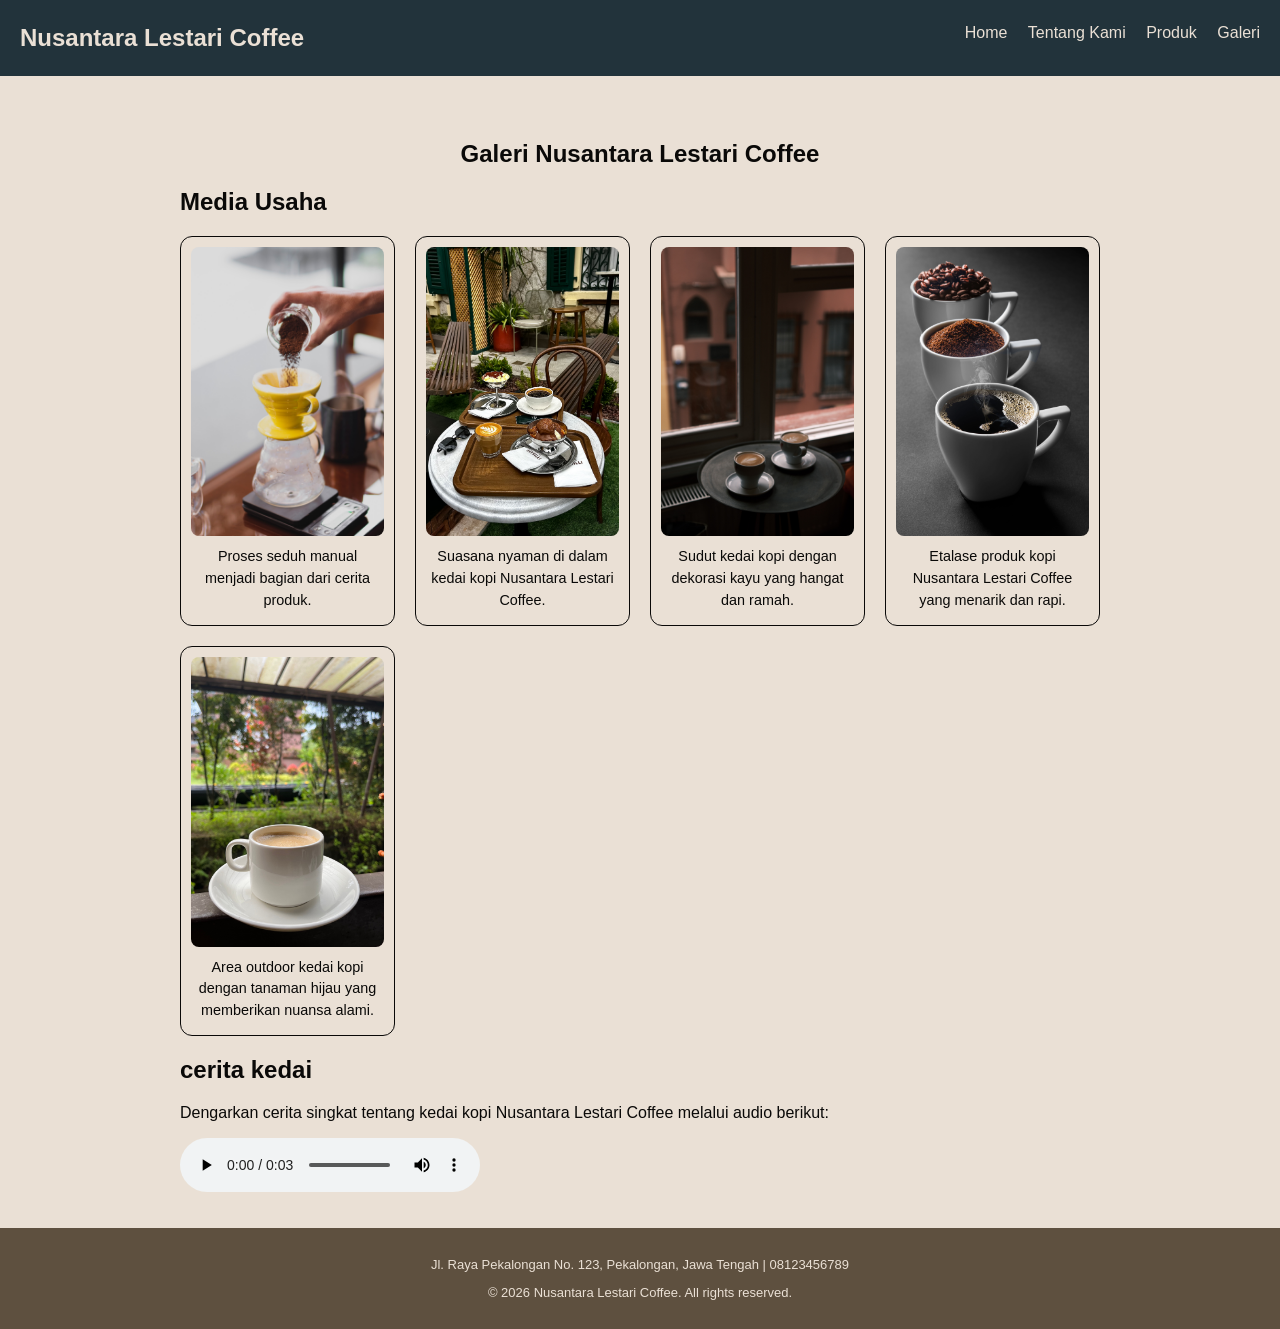
==== galeri.html @ e79dc415 "feat(P03): tambah media semantik, tabel katalog, asset lokal" ====
<!doctype html>
<html lang="id">
  <head>
    <meta charset="utf-8" />
    <meta name="viewport" content="width=device-width, initial-scale=1" />
    <title>Nusantara Lestari Coffee - Website UMKM</title>
    <link rel="stylesheet" href="css/style.css" />
  </head>

  <body>
    <a class="skip-link" href="#konten">Lewati ke konten utama</a>
    <header class="site-header">
      <a class="site-title" href="index.html">Nusantara Lestari Coffee</a>
      <nav class="site-navigation" aria-label="Main Navigation">
        <a href="index.html">Home</a>
        <a href="tentang.html">Tentang Kami</a>
        <a href="produk.html">Produk</a>
        <a href="galeri.html">Galeri</a>
      </nav>
    </header>

    <main class="page" id="konten">
      <h1 class="title-center">Galeri Nusantara Lestari Coffee</h1>
      <section aria-labelledby="media-title">
        <h2 id="media-title">Media Usaha</h2>
        <div class="gallery-list">
          <figure class="media-card">
            <img
              src="assets/images/galeri-1.jpg"
              alt="Barista menuang air panas ke dripper kopi"
            />
            <figcaption>
              Proses seduh manual menjadi bagian dari cerita produk.
            </figcaption>
          </figure>
          <figure class="media-card">
            <img
              src="assets/images/galeri-2.jpg"
              alt="Suasana dalam coffee shop"
            />
            <figcaption>
              Suasana nyaman di dalam kedai kopi Nusantara Lestari Coffee.
            </figcaption>
          </figure>
          <figure class="media-card">
            <img
              src="assets/images/galeri-3.jpg"
              alt="Sudut kedai kopi dengan dekorasi kayu"
            />
            <figcaption>
              Sudut kedai kopi dengan dekorasi kayu yang hangat dan ramah.
            </figcaption>
          </figure>
          <figure class="media-card">
            <img
              src="assets/images/galeri-4.jpg"
              alt="Etalase produk kopi Nusantara Lestari Coffee"
            />
            <figcaption>
              Etalase produk kopi Nusantara Lestari Coffee yang menarik dan
              rapi.
            </figcaption>
          </figure>
          <figure class="media-card">
            <img
              src="assets/images/galeri-5.jpg"
              alt="Area Outdoor kedai kopi dengan tanaman hijau"
            />
            <figcaption>
              Area outdoor kedai kopi dengan tanaman hijau yang memberikan nuansa alami.
            </figcaption>
          </figure>
        </div>
      </section>

      <section aria-labelledby="audio-title">
        <h2 id="audio-title">cerita kedai</h2>
        <p id="audio-note">
          Dengarkan cerita singkat tentang kedai kopi Nusantara Lestari Coffee
          melalui audio berikut:
        </p>
        <audio
          controls
          aria-describedby="audio-note"
          src="assets/audio/cerita-pengunjung.mp3"
        >
          Browser Anda tidak mendukung pemutar audio.
        </audio>
      </section>
    </main>
    <footer class="site-footer">
      <p>Jl. Raya Pekalongan No. 123, Pekalongan, Jawa Tengah | 08123456789</p>
      <p>&copy; 2026 Nusantara Lestari Coffee. All rights reserved.</p>
    </footer>
    <script src="js/script.js"></script>
  </body>
</html>
---- css/style.css ----
:root {
  --charcoal: #0a0908;
  --slate: #22333b;
  --ivory: #eae0d5;
  --sand: #c6ac8f;
  --brown: #5e503f;
}

.skip-link {
  position: absolute;
  left: -9999px;
  padding: 8px 12px;
  color: var(--ivory);
  background: var(--charcoal);
}

.skip-link:focus {
  top: 8px;
  left: 8px;
}

nav a {
  color: var(--ivory);
  text-decoration: none;
  margin-left: 16px;
}

body {
  margin: 0;
  color: var(--charcoal);
  background: var(--ivory);
  font-family: Arial, sans-serif;
}

.site-header {
  padding: 24px 20px;
  background: var(--slate);
  display: flex;
  justify-content: space-between;
}

.site-title {
  margin: 0;
  color: var(--ivory);
  text-decoration: none;
  font-size: 24px;
  font-weight: 700;
}

.profile-image {
  width: 100%;
  max-width: 400px;
  height: auto;
  border-radius: 12px;
  margin-bottom: 16px;
}

.page {
  max-width: 920px;
  margin: 0 auto;
  padding: 32px 20px;
}

.hero {
  padding: 36px;
  color: var(--ivory);
  background: var(--slate);
  border-radius: 24px;
}

.eyebrow {
  margin: 0 0 8px;
  letter-spacing: 0.14em;
  text-transform: uppercase;
}

.products {
  padding-left: 1.2rem;
}

button {
  padding: 12px 18px;
  color: var(--charcoal);
  font-weight: 700;
  cursor: pointer;
  background: var(--sand);
  border: 0;
  border-radius: 999px;
}

.products-section {
  margin-top: 32px;
}

.products-section p {
  margin: 0;
}

.product-list {
  display: flex;
  justify-content: center;
}

.product-card {
  border: 1px solid var(--charcoal);
  border-radius: 12px;
  max-width: 300px;
  text-align: center;
  padding: 8px;
  margin: 0 8px;
}

.product-card img {
  max-width: 100%;
  border-radius: 8px;
}

.operational-hours {
  margin-top: 32px;
  text-align: center;
}

.operational-hours p {
  margin: 0;
}

.location-section {
  margin: 32px;
  text-align: center;
}

.location-section p {
  margin: 0;
}

.contacts {
  background-color: var(--ivory);
  border: 2px solid var(--brown);
  border-radius: 24px;
  padding: 24px;
}

.site-footer {
  font-size: small;
  padding: 16px;
  background: var(--brown);
  color: var(--ivory);
  text-align: center;
}

.gallery-list {
  display: grid;
  grid-template-columns: repeat(auto-fit, minmax(200px, 1fr));
  gap: 1.25rem;
  width: 100%;
}

.media-card {
  margin: 0;
  padding: 10px;
  overflow: hidden;
  border: 1px solid var(--charcoal);
  border-radius: 12px;
  text-align: center;
  box-sizing: border-box;
}

.media-card img {
  display: block;
  width: 100%;
  aspect-ratio: 2 / 3;
  object-fit: cover;
  border-radius: 8px;
}

.media-card figcaption {
  margin: 10px 4px 4px;
  color: var(--charcoal);
  font-size: 0.9rem;
  line-height: 1.5;
}

table {
  width: 100%;
  border-collapse: collapse;
}

caption {
  margin-bottom: 8px;
  font-weight: 700;
  text-align: left;
}

th,
td {
  padding: 10px;
  text-align: left;
  border: 1px solid #dccbbc;
}

.title-center {
  margin-top: 32px;
  text-align: center;
  font-size: 1.5rem;
  font-weight: bold;
}

.story-container {
  display: flex;
  flex-wrap: wrap;
  gap: 2rem;
  align-items: top;
  justify-content: center;
}

.profile-card {
  flex: 0 0 300px;
  margin: 0;
  text-align: center;
}

.profile-image {
  width: 100%;
  height: auto;
  display: block;
}

.story-content {
  flex: 1;
  max-width: 600px;
}
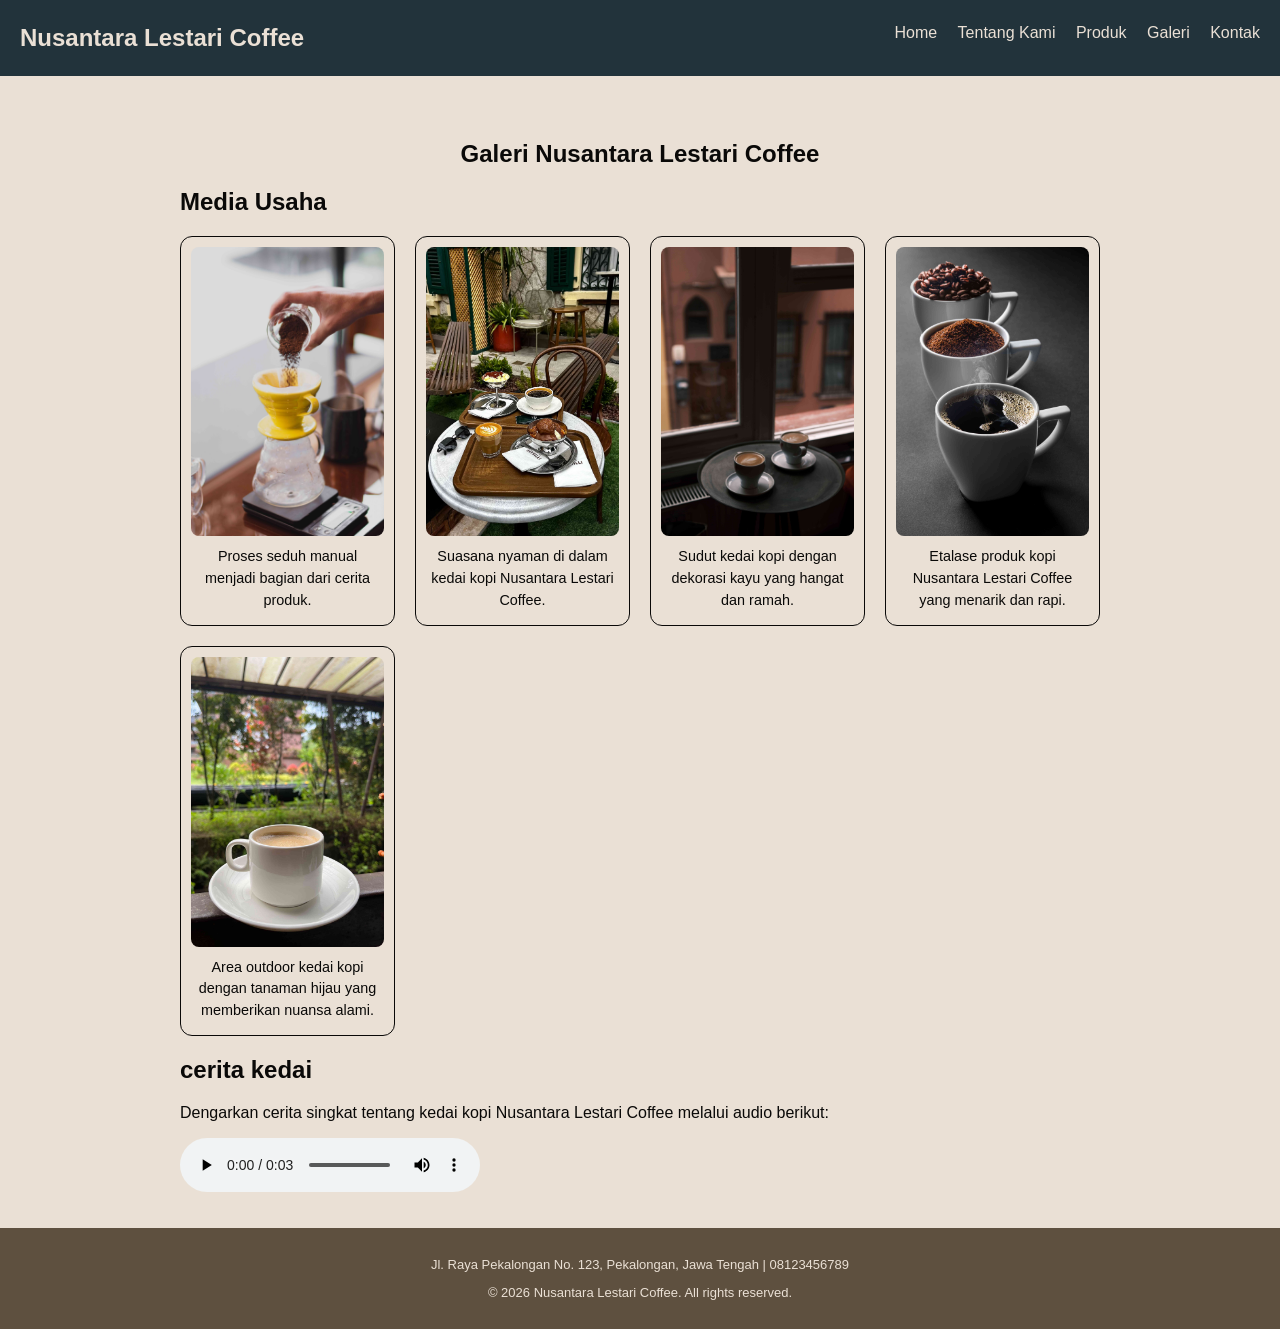
==== commit 752bf9b1: "feat(P04): fix null pada preview data kontak.html" ====
--- a/galeri.html
+++ b/galeri.html
@@ -5,6 +5,7 @@
     <meta name="viewport" content="width=device-width, initial-scale=1" />
     <title>Nusantara Lestari Coffee - Website UMKM</title>
     <link rel="stylesheet" href="css/style.css" />
+      <link rel="icon" type="image/svg+xml" href="assets/images/favicon.svg" />
   </head>
 
   <body>
@@ -16,6 +17,7 @@
         <a href="tentang.html">Tentang Kami</a>
         <a href="produk.html">Produk</a>
         <a href="galeri.html">Galeri</a>
+        <a href="kontak.html">Kontak</a>
       </nav>
     </header>
 
--- a/css/style.css
+++ b/css/style.css
@@ -229,3 +229,68 @@
   flex: 1;
   max-width: 600px;
 }
+
+
+#form-kontak {
+  margin: 0 auto;
+  padding: 16px;
+  background: var(--ivory);
+  border: 1px solid #dccbbc;
+  border-radius: 12px;
+}
+.field { margin-bottom: 16px; }
+.field label { 
+  display: block; 
+  margin: 0 0 4px;
+  max-width: 100%;
+ }
+
+ .field input, .field textarea { 
+  width: 100%; 
+  padding: 8px; 
+  border: 1px solid #dccbbc; 
+  border-radius: 4px; 
+  box-sizing: border-box;
+  color: var(--charcoal);
+  background: var(--ivory);
+ }
+
+ .field select { 
+  width: 100%; 
+  padding: 8px; 
+  border: 1px solid #dccbbc; 
+  border-radius: 4px; 
+  box-sizing: border-box;
+  color: var(--charcoal);
+  background: var(--ivory);
+ }
+fieldset { margin: 0 0 16px; }
+#preview-form { padding: 16px; white-space: pre-wrap; background: white; border: 1px solid #dccbbc; }
+
+a:focus-visible,
+input:focus-visible,
+select:focus-visible,
+textarea:focus-visible,
+button:focus-visible {
+  outline: 3px solid var(--brown);
+  outline-offset: 2px;
+}
+
+.pilihan {
+  display: flex;
+  flex-wrap: wrap;
+  gap: 8px 20px;
+  margin-top: 8px;
+}
+
+.pilihan label {
+  display: inline-flex;
+  align-items: center;
+  gap: 6px;
+}
+
+.hint {
+  margin: 4px 0 0;
+  font-size: 0.85rem;
+  color: var(--brown);
+}
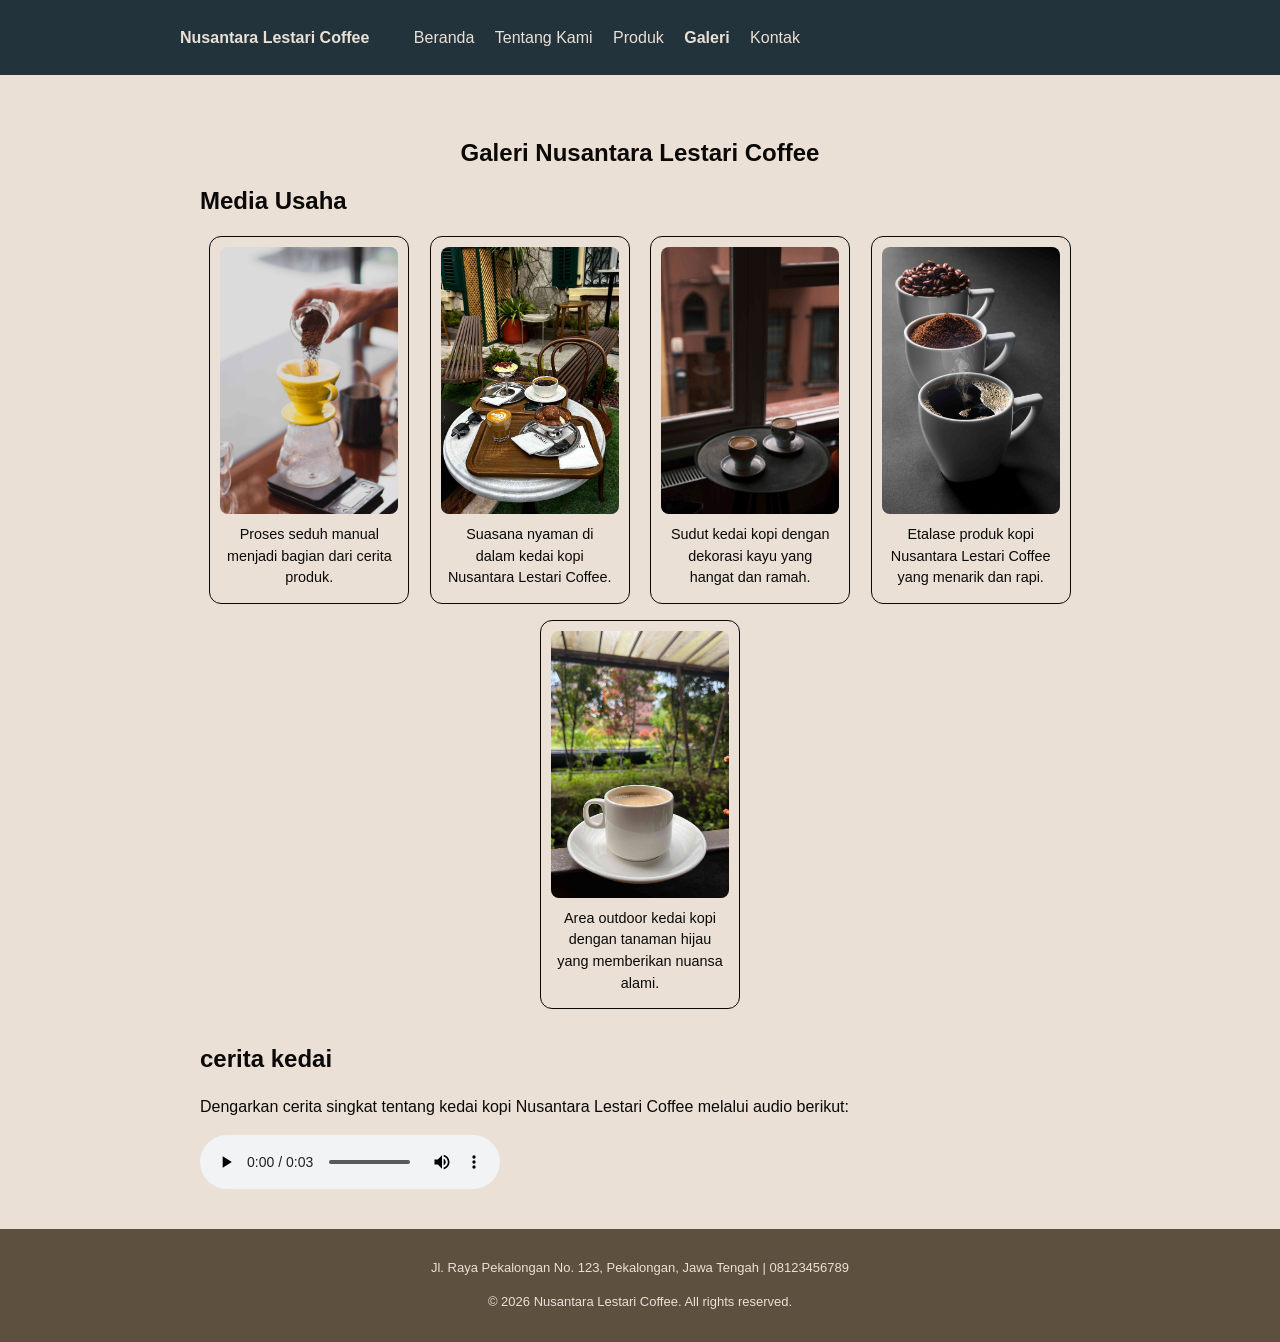
==== commit f2e71350: "feat(p05): bangun fondasi css dan design token" ====
--- a/galeri.html
+++ b/galeri.html
@@ -11,13 +11,15 @@
   <body>
     <a class="skip-link" href="#konten">Lewati ke konten utama</a>
     <header class="site-header">
-      <a class="site-title" href="index.html">Nusantara Lestari Coffee</a>
-      <nav class="site-navigation" aria-label="Main Navigation">
-        <a href="index.html">Home</a>
-        <a href="tentang.html">Tentang Kami</a>
-        <a href="produk.html">Produk</a>
-        <a href="galeri.html">Galeri</a>
-        <a href="kontak.html">Kontak</a>
+      <nav class="nav" aria-label="Navigasi utama">
+        <a class="brand" href="index.html">Nusantara Lestari Coffee</a>
+        <ul>
+          <li><a href="index.html">Beranda</a></li>
+          <li><a href="tentang.html">Tentang Kami</a></li>
+          <li><a href="produk.html">Produk</a></li>
+          <li><a aria-current="page" href="galeri.html">Galeri</a></li>
+          <li><a href="kontak.html">Kontak</a></li>
+        </ul>
       </nav>
     </header>
 
@@ -94,6 +96,6 @@
       <p>Jl. Raya Pekalongan No. 123, Pekalongan, Jawa Tengah | 08123456789</p>
       <p>&copy; 2026 Nusantara Lestari Coffee. All rights reserved.</p>
     </footer>
-    <script src="js/script.js"></script>
+    <script src="js/script.js" defer></script>
   </body>
 </html>
--- a/css/style.css
+++ b/css/style.css
@@ -1,17 +1,42 @@
 :root {
-  --charcoal: #0a0908;
-  --slate: #22333b;
-  --ivory: #eae0d5;
-  --sand: #c6ac8f;
-  --brown: #5e503f;
-}
+  --color-primary: #22333b;
+  --color-primary-strong: #17262d;
+  --color-text: #0a0908;
+  --color-muted: #5e503f;
+  --color-surface: #eae0d5;
+  --color-surface-raised: #fff;
+  --color-border: #dccbbc;
+  --color-focus: #5e503f;
+  --color-on-primary: #eae0d5;
+  --color-accent: #c6ac8f;
+
+  --space-1: 4px;
+  --space-2: 8px;
+  --space-3: 16px;
+  --space-4: 24px;
+  --space-5: 32px;
+  --space-6: 36px;
+
+  --radius-sm: 4px;
+  --radius-md: 8px;
+  --radius-lg: 12px;
+  --radius-xl: 24px;
+  --radius-pill: 999px;
+}
+
+*,
+*::before,
+*::after {
+  box-sizing: border-box;
+}
+
 
 .skip-link {
   position: absolute;
   left: -9999px;
-  padding: 8px 12px;
-  color: var(--ivory);
-  background: var(--charcoal);
+  padding: var(--space-2) 12px;
+  color: var(--color-on-primary);
+  background: var(--color-text);
 }
 
 .skip-link:focus {
@@ -19,29 +44,71 @@
   left: 8px;
 }
 
-nav a {
-  color: var(--ivory);
+.nav {
+  max-width: 920px;
+  margin: 0 auto;
+  white-space: nowrap;
+}
+
+.brand {
+  display: inline-block;
+  margin-right: 40px;
+  color: var(--color-on-primary);
+  font-weight: 800;
   text-decoration: none;
-  margin-left: 16px;
-}
-
+  vertical-align: middle;
+}
+
+.nav ul {
+  display: inline-block;
+  margin: 0;
+  padding: 0;
+  list-style: none;
+  vertical-align: middle;
+}
+
+.nav li {
+  display: inline-block;
+  margin-right: 16px;
+}
+
+.nav li:last-child {
+  margin-right: 0;
+}
+
+.nav a {
+  color: var(--color-on-primary);
+  text-decoration: none;
+}
+
+.nav a[aria-current="page"] {
+  font-weight: 800;
+}
+
+.nav a:hover {
+  text-decoration: underline;
+}
+
+a:focus-visible,
+button:focus-visible {
+  outline: 3px solid var(--color-focus);
+  outline-offset: 3px;
+}
 body {
   margin: 0;
-  color: var(--charcoal);
-  background: var(--ivory);
+  color: var(--color-text);
+  background: var(--color-surface);
   font-family: Arial, sans-serif;
 }
 
 .site-header {
-  padding: 24px 20px;
-  background: var(--slate);
-  display: flex;
-  justify-content: space-between;
+  padding: var(--space-4) 20px;
+  background: var(--color-primary);
 }
 
 .site-title {
   margin: 0;
-  color: var(--ivory);
+  color: var(--color-on-primary);
   text-decoration: none;
   font-size: 24px;
   font-weight: 700;
@@ -51,21 +118,21 @@
   width: 100%;
   max-width: 400px;
   height: auto;
-  border-radius: 12px;
-  margin-bottom: 16px;
+  border-radius: var(--radius-lg);
+  margin-bottom: var(--space-3);
 }
 
 .page {
   max-width: 920px;
   margin: 0 auto;
-  padding: 32px 20px;
+  padding: var(--space-5) 20px;
 }
 
 .hero {
-  padding: 36px;
-  color: var(--ivory);
-  background: var(--slate);
-  border-radius: 24px;
+  padding: var(--space-6);
+  color: var(--color-on-primary);
+  background: var(--color-primary);
+  border-radius: var(--radius-xl);
 }
 
 .eyebrow {
@@ -80,43 +147,38 @@
 
 button {
   padding: 12px 18px;
-  color: var(--charcoal);
+  color: var(--color-text);
   font-weight: 700;
   cursor: pointer;
-  background: var(--sand);
+  background: var(--color-accent);
   border: 0;
-  border-radius: 999px;
+  border-radius: var(--radius-pill);
+}
+
+button:hover {
+  color: var(--color-on-primary);
+  background: var(--color-primary-strong);
 }
 
 .products-section {
-  margin-top: 32px;
-}
-
-.products-section p {
-  margin: 0;
-}
-
-.product-list {
-  display: flex;
-  justify-content: center;
+  margin-top: var(--space-5);
 }
 
 .product-card {
-  border: 1px solid var(--charcoal);
-  border-radius: 12px;
-  max-width: 300px;
-  text-align: center;
-  padding: 8px;
-  margin: 0 8px;
-}
-
-.product-card img {
-  max-width: 100%;
-  border-radius: 8px;
+  border: 1px solid var(--color-text);
+  border-radius: var(--radius-lg);
+  text-align: left;
+  padding: var(--space-3);
+  margin: var(--space-2);
+}
+
+.product-card h3 {
+  margin: 0 0 var(--space-2);
+  font-size: 1.2rem;
 }
 
 .operational-hours {
-  margin-top: 32px;
+  margin-top: var(--space-5);
   text-align: center;
 }
 
@@ -125,7 +187,7 @@
 }
 
 .location-section {
-  margin: 32px;
+  margin: var(--space-5);
   text-align: center;
 }
 
@@ -134,33 +196,34 @@
 }
 
 .contacts {
-  background-color: var(--ivory);
-  border: 2px solid var(--brown);
-  border-radius: 24px;
-  padding: 24px;
+  background-color: var(--color-surface);
+  border: 2px solid var(--color-muted);
+  border-radius: var(--radius-xl);
+  padding: var(--space-4);
 }
 
 .site-footer {
   font-size: small;
-  padding: 16px;
-  background: var(--brown);
-  color: var(--ivory);
+  padding: var(--space-3);
+  background: var(--color-muted);
+  color: var(--color-on-primary);
   text-align: center;
 }
 
 .gallery-list {
-  display: grid;
-  grid-template-columns: repeat(auto-fit, minmax(200px, 1fr));
-  gap: 1.25rem;
-  width: 100%;
+  width: 100%;
+  text-align: center;
 }
 
 .media-card {
-  margin: 0;
+  display: inline-block;
+  vertical-align: top;
+  width: 200px;
+  margin: 0 8px 16px;
   padding: 10px;
   overflow: hidden;
-  border: 1px solid var(--charcoal);
-  border-radius: 12px;
+  border: 1px solid var(--color-text);
+  border-radius: var(--radius-lg);
   text-align: center;
   box-sizing: border-box;
 }
@@ -170,12 +233,12 @@
   width: 100%;
   aspect-ratio: 2 / 3;
   object-fit: cover;
-  border-radius: 8px;
+  border-radius: var(--radius-md);
 }
 
 .media-card figcaption {
-  margin: 10px 4px 4px;
-  color: var(--charcoal);
+  margin: 10px var(--space-1) var(--space-1);
+  color: var(--color-text);
   font-size: 0.9rem;
   line-height: 1.5;
 }
@@ -186,7 +249,7 @@
 }
 
 caption {
-  margin-bottom: 8px;
+  margin-bottom: var(--space-2);
   font-weight: 700;
   text-align: left;
 }
@@ -195,27 +258,26 @@
 td {
   padding: 10px;
   text-align: left;
-  border: 1px solid #dccbbc;
+  border: 1px solid var(--color-border);
 }
 
 .title-center {
-  margin-top: 32px;
+  margin-top: var(--space-5);
   text-align: center;
   font-size: 1.5rem;
   font-weight: bold;
 }
 
 .story-container {
-  display: flex;
-  flex-wrap: wrap;
-  gap: 2rem;
-  align-items: top;
-  justify-content: center;
+  max-width: 920px;
+  margin: 0 auto;
+  overflow: auto;
 }
 
 .profile-card {
-  flex: 0 0 300px;
-  margin: 0;
+  float: left;
+  width: 300px;
+  margin: 0 2rem 1rem 0;
   text-align: center;
 }
 
@@ -226,19 +288,18 @@
 }
 
 .story-content {
-  flex: 1;
+  margin-left: 332px;
   max-width: 600px;
 }
-
 
 #form-kontak {
   margin: 0 auto;
-  padding: 16px;
-  background: var(--ivory);
-  border: 1px solid #dccbbc;
-  border-radius: 12px;
-}
-.field { margin-bottom: 16px; }
+  padding: var(--space-3);
+  background: var(--color-surface);
+  border: 1px solid var(--color-border);
+  border-radius: var(--radius-lg);
+}
+.field { margin-bottom: var(--space-3); }
 .field label { 
   display: block; 
   margin: 0 0 4px;
@@ -247,50 +308,85 @@
 
  .field input, .field textarea { 
   width: 100%; 
-  padding: 8px; 
-  border: 1px solid #dccbbc; 
-  border-radius: 4px; 
+  padding: var(--space-2); 
+  border: 1px solid var(--color-border); 
+  border-radius: var(--radius-sm); 
   box-sizing: border-box;
-  color: var(--charcoal);
-  background: var(--ivory);
+  color: var(--color-text);
+  background: var(--color-surface);
  }
 
  .field select { 
   width: 100%; 
-  padding: 8px; 
-  border: 1px solid #dccbbc; 
-  border-radius: 4px; 
+  padding: var(--space-2); 
+  border: 1px solid var(--color-border); 
+  border-radius: var(--radius-sm); 
   box-sizing: border-box;
-  color: var(--charcoal);
-  background: var(--ivory);
+  color: var(--color-text);
+  background: var(--color-surface);
  }
+
+.field input:not([type="radio"]):hover,
+.field textarea:hover,
+.field select:hover {
+  border-color: var(--color-muted);
+}
+
 fieldset { margin: 0 0 16px; }
-#preview-form { padding: 16px; white-space: pre-wrap; background: white; border: 1px solid #dccbbc; }
+#preview-form { padding: var(--space-3); white-space: pre-wrap; background: var(--color-surface-raised); border: 1px solid var(--color-border); }
 
 a:focus-visible,
 input:focus-visible,
 select:focus-visible,
 textarea:focus-visible,
 button:focus-visible {
-  outline: 3px solid var(--brown);
+  outline: 3px solid var(--color-focus);
   outline-offset: 2px;
 }
 
-.pilihan {
-  display: flex;
-  flex-wrap: wrap;
-  gap: 8px 20px;
-  margin-top: 8px;
-}
-
-.pilihan label {
-  display: inline-flex;
-  align-items: center;
-  gap: 6px;
-}
+.field input:not([type="radio"]):focus-visible,
+.field textarea:focus-visible,
+.field select:focus-visible {
+  border-color: var(--color-primary);
+}
+
 
 .hint {
   margin: 4px 0 0;
   font-size: 0.85rem;
-  color: var(--brown);
+  color: var(--color-muted);
+}
+
+/* 1. Audit Button / background (Specificity: Element vs Property Asli) */
+button {
+  background-color: #cccccc;
+}
+
+/* 2. Audit Link / color (Cascade: Duplicate Class Selector / Source Order) */
+.nav a {
+  color: #ff0000;
+}
+.nav a {
+  color: var(--color-on-primary); 
+}
+
+/* 3. Audit Input / font (Explicit Reset dari User Agent Stylesheet) */
+.field input, .field select, .field textarea {
+  font-family: inherit; 
+}
+
+/* 4. Audit Heading / line-height (Direct Target vs Inheritance) */
+body {
+  line-height: 1.6; 
+}
+h1, h2, h3 {
+  line-height: 1.2;
+}
+
+/* 5. Audit Komponen Pilihan / Product Card Title (Specificity) */
+.product-card h3 {
+  color: var(--color-text); 
+}
+h3 {
+  color: blue;
 }
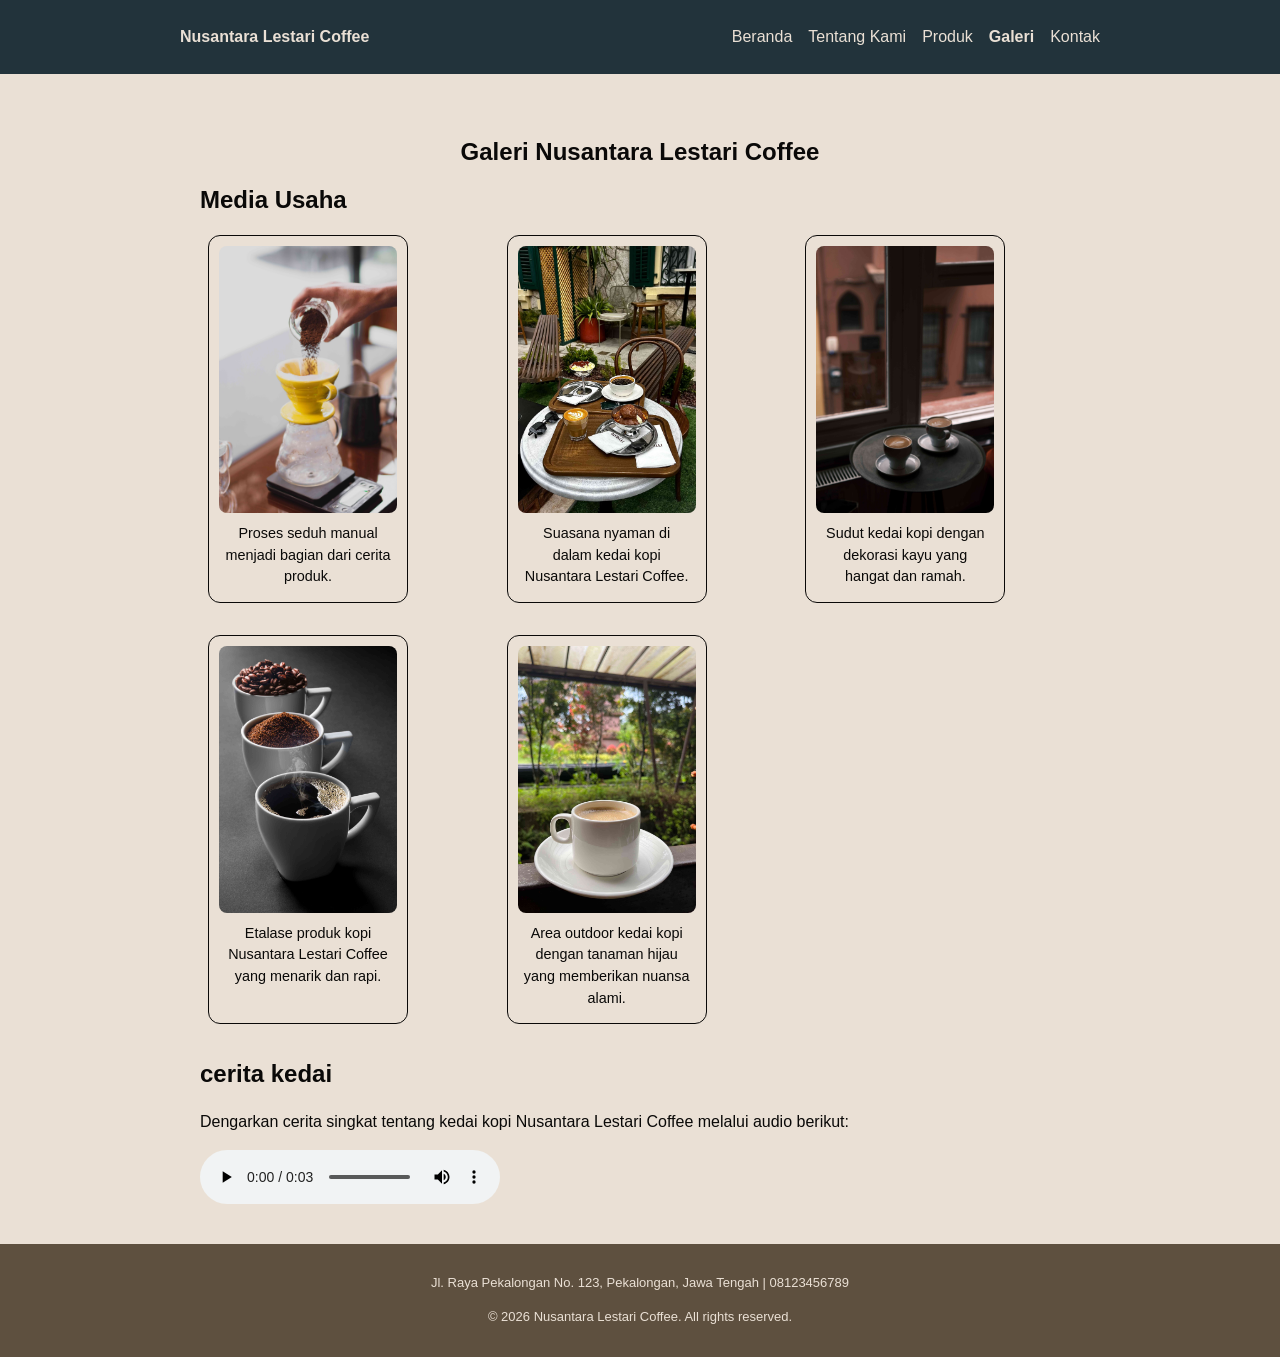
==== commit 19cdcd46: "feat(p06): bangun layout flexbox dan grid" ====
--- a/galeri.html
+++ b/galeri.html
@@ -27,7 +27,7 @@
       <h1 class="title-center">Galeri Nusantara Lestari Coffee</h1>
       <section aria-labelledby="media-title">
         <h2 id="media-title">Media Usaha</h2>
-        <div class="gallery-list">
+        <div class="gallery-grid">
           <figure class="media-card">
             <img
               src="assets/images/galeri-1.jpg"
@@ -96,6 +96,5 @@
       <p>Jl. Raya Pekalongan No. 123, Pekalongan, Jawa Tengah | 08123456789</p>
       <p>&copy; 2026 Nusantara Lestari Coffee. All rights reserved.</p>
     </footer>
-    <script src="js/script.js" defer></script>
   </body>
 </html>
--- a/css/style.css
+++ b/css/style.css
@@ -45,10 +45,17 @@
 }
 
 .nav {
+  display: flex;
+  flex-wrap: wrap;              
+  align-items: center;       
+  justify-content: space-between;
+  gap: var(--space-3);
   max-width: 920px;
   margin: 0 auto;
-  white-space: nowrap;
-}
+}
+
+.nav ul { display: flex; flex-wrap: wrap; align-items: center; gap: var(--space-3); margin: 0; padding: 0; list-style: none; }
+.nav li { margin-right: 0; }   
 
 .brand {
   display: inline-block;
@@ -57,19 +64,6 @@
   font-weight: 800;
   text-decoration: none;
   vertical-align: middle;
-}
-
-.nav ul {
-  display: inline-block;
-  margin: 0;
-  padding: 0;
-  list-style: none;
-  vertical-align: middle;
-}
-
-.nav li {
-  display: inline-block;
-  margin-right: 16px;
 }
 
 .nav li:last-child {
@@ -129,10 +123,38 @@
 }
 
 .hero {
+  position: relative;
+  display: flex;
+  align-items: center;
+  min-height: 360px;
   padding: var(--space-6);
   color: var(--color-on-primary);
   background: var(--color-primary);
   border-radius: var(--radius-xl);
+  isolation: isolate;
+  overflow: hidden;
+}
+
+.hero::before {
+  position: absolute;
+  z-index: 1;
+  inset: 0;
+  background: rgb(23 38 45 / 65%);
+  content: "";
+}
+
+.hero-content {
+  position: relative;
+  z-index: 2;
+}
+
+.hero-image {
+  position: absolute;
+  z-index: 0;
+  inset: 0;
+  width: 100%;
+  height: 100%;
+  object-fit: cover;
 }
 
 .eyebrow {
@@ -141,9 +163,7 @@
   text-transform: uppercase;
 }
 
-.products {
-  padding-left: 1.2rem;
-}
+.products { display: flex; flex-direction: column; gap: var(--space-2); }
 
 button {
   padding: 12px 18px;
@@ -196,6 +216,7 @@
 }
 
 .contacts {
+  display: flex; flex-direction: column; gap: var(--space-1);
   background-color: var(--color-surface);
   border: 2px solid var(--color-muted);
   border-radius: var(--radius-xl);
@@ -210,9 +231,11 @@
   text-align: center;
 }
 
-.gallery-list {
-  width: 100%;
-  text-align: center;
+.product-grid,
+.gallery-grid {
+  display: grid;
+  grid-template-columns: repeat(3, minmax(0, 1fr));
+  gap: var(--space-3);
 }
 
 .media-card {
@@ -269,16 +292,25 @@
 }
 
 .story-container {
+  display: grid;
+  grid-template-columns: minmax(0, 300px) minmax(0, 1fr);
+  gap: var(--space-4);
+  align-items: start;
   max-width: 920px;
   margin: 0 auto;
-  overflow: auto;
-}
+}   
 
 .profile-card {
-  float: left;
-  width: 300px;
-  margin: 0 2rem 1rem 0;
-  text-align: center;
+  display: flex;
+  flex-direction: column;
+  position: relative;
+  gap: var(--space-2);
+  min-width: 0;
+  margin: 0;
+}
+
+.story-content {
+  min-width: 0;
 }
 
 .profile-image {
@@ -287,9 +319,17 @@
   display: block;
 }
 
-.story-content {
-  margin-left: 332px;
-  max-width: 600px;
+.badge {
+  position: absolute;
+  top: var(--space-2);
+  left: var(--space-2);
+  margin: 0;
+  padding: var(--space-1) var(--space-2);
+  background: var(--color-accent);
+  color: var(--color-text);
+  border-radius: var(--radius-pill);
+  font-size: 0.8rem;
+  font-weight: 700;
 }
 
 #form-kontak {
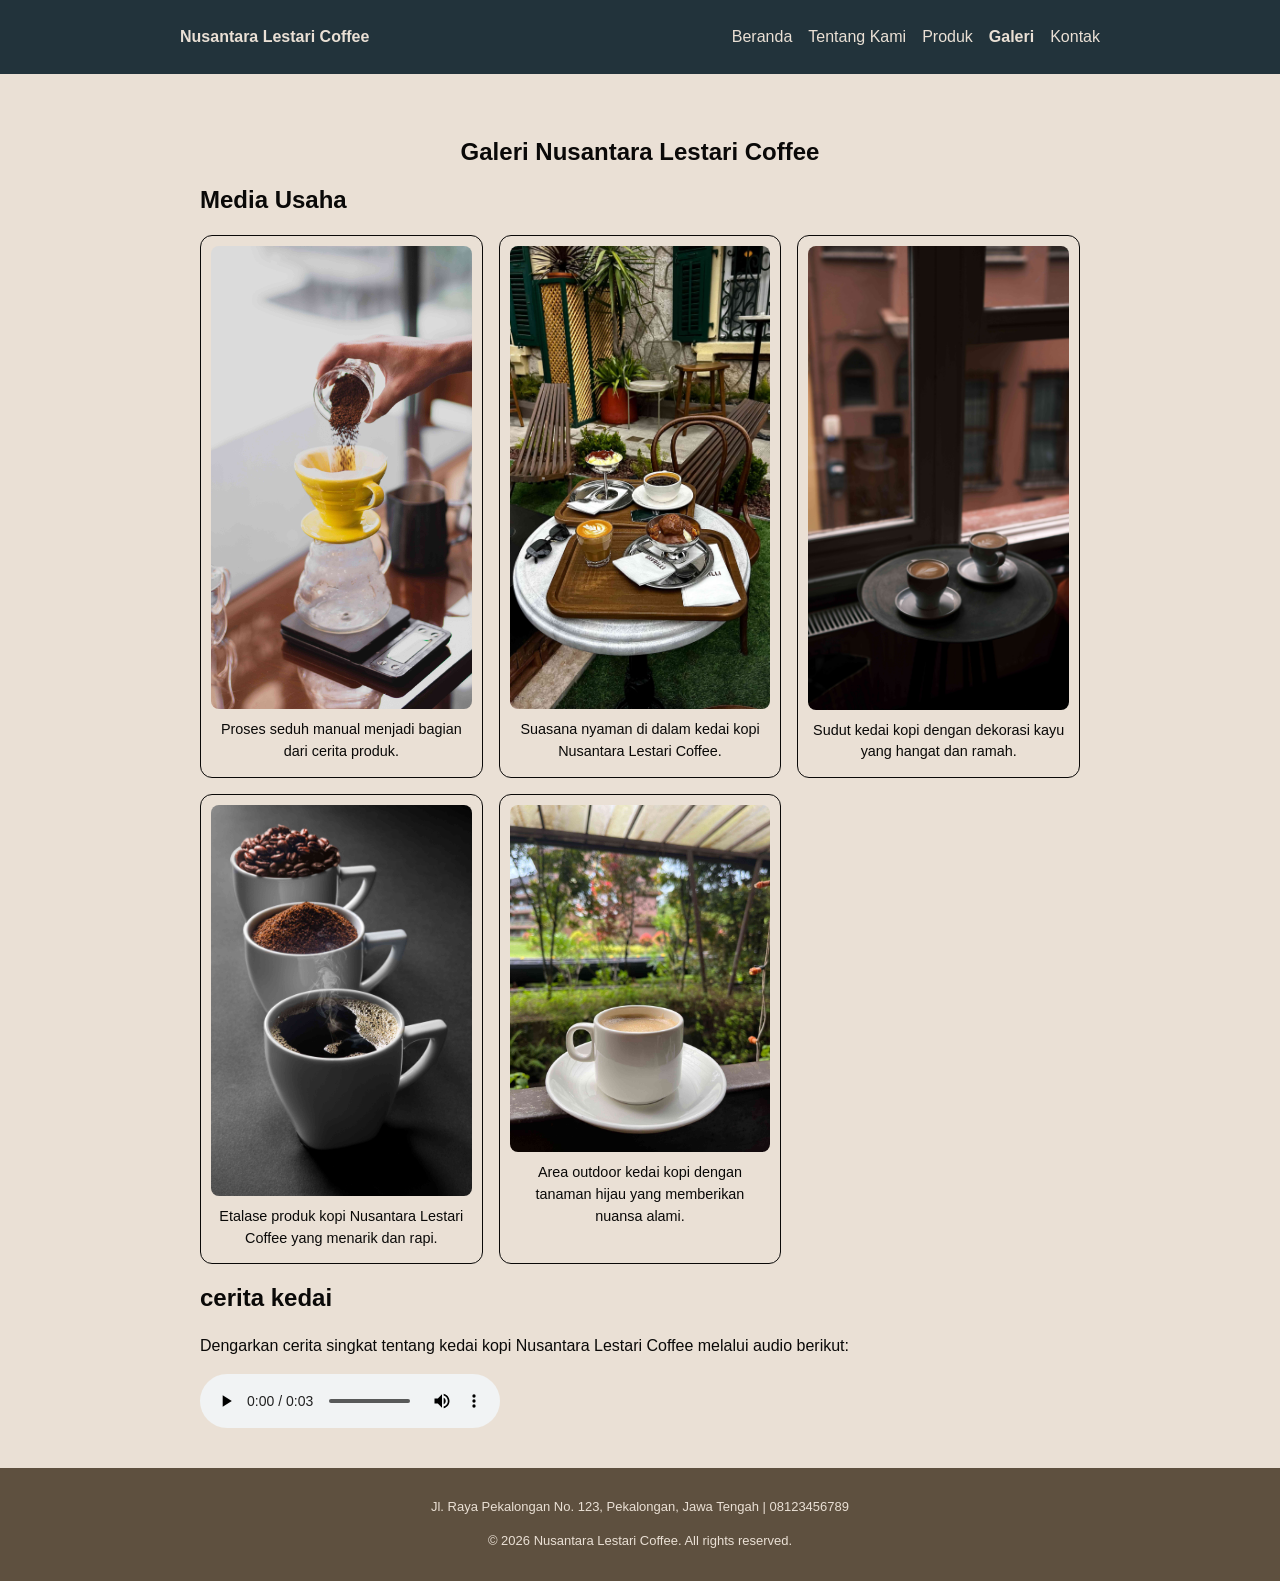
==== commit a3386d8a: "feat(p07): responsive mobile-first, intrinsic image, tabel scroll" ====
--- a/galeri.html
+++ b/galeri.html
@@ -31,6 +31,7 @@
           <figure class="media-card">
             <img
               src="assets/images/galeri-1.jpg"
+              width="3376" height="6000" loading="lazy" 
               alt="Barista menuang air panas ke dripper kopi"
             />
             <figcaption>
@@ -40,6 +41,7 @@
           <figure class="media-card">
             <img
               src="assets/images/galeri-2.jpg"
+              width="3376" height="6000" loading="lazy" 
               alt="Suasana dalam coffee shop"
             />
             <figcaption>
@@ -49,6 +51,7 @@
           <figure class="media-card">
             <img
               src="assets/images/galeri-3.jpg"
+              width="3376" height="6000" loading="lazy" 
               alt="Sudut kedai kopi dengan dekorasi kayu"
             />
             <figcaption>
@@ -58,6 +61,7 @@
           <figure class="media-card">
             <img
               src="assets/images/galeri-4.jpg"
+              width="3376" height="6000" loading="lazy" 
               alt="Etalase produk kopi Nusantara Lestari Coffee"
             />
             <figcaption>
@@ -68,6 +72,7 @@
           <figure class="media-card">
             <img
               src="assets/images/galeri-5.jpg"
+              width="3376" height="6000" loading="lazy" 
               alt="Area Outdoor kedai kopi dengan tanaman hijau"
             />
             <figcaption>
--- a/css/style.css
+++ b/css/style.css
@@ -46,16 +46,15 @@
 
 .nav {
   display: flex;
-  flex-wrap: wrap;              
-  align-items: center;       
-  justify-content: space-between;
+  flex-direction: column;
+  align-items: flex-start;
   gap: var(--space-3);
   max-width: 920px;
   margin: 0 auto;
 }
 
-.nav ul { display: flex; flex-wrap: wrap; align-items: center; gap: var(--space-3); margin: 0; padding: 0; list-style: none; }
-.nav li { margin-right: 0; }   
+.nav ul { display: flex; flex-direction: column; gap: var(--space-2); margin: 0; padding: 0; list-style: none; }
+
 
 .brand {
   display: inline-block;
@@ -123,38 +122,23 @@
 }
 
 .hero {
-  position: relative;
   display: flex;
-  align-items: center;
-  min-height: 360px;
-  padding: var(--space-6);
+  flex-direction: column;
+  gap: var(--space-4);
+  min-height: auto;
+  padding: var(--space-5) var(--space-4);
   color: var(--color-on-primary);
   background: var(--color-primary);
   border-radius: var(--radius-xl);
-  isolation: isolate;
-  overflow: hidden;
-}
-
-.hero::before {
-  position: absolute;
-  z-index: 1;
-  inset: 0;
-  background: rgb(23 38 45 / 65%);
-  content: "";
-}
-
-.hero-content {
-  position: relative;
-  z-index: 2;
 }
 
 .hero-image {
-  position: absolute;
-  z-index: 0;
-  inset: 0;
+  order: -1;
   width: 100%;
-  height: 100%;
+  height: auto;
+  aspect-ratio: 3 / 2;
   object-fit: cover;
+  border-radius: var(--radius-md);
 }
 
 .eyebrow {
@@ -185,11 +169,15 @@
 }
 
 .product-card {
-  border: 1px solid var(--color-text);
+  display: flex;
+  min-width: 0;
+  flex-direction: column;
+  border: 1px solid var(--color-border);
   border-radius: var(--radius-lg);
   text-align: left;
   padding: var(--space-3);
-  margin: var(--space-2);
+  margin: 0;
+  background: var(--color-surface-raised);
 }
 
 .product-card h3 {
@@ -232,17 +220,19 @@
 }
 
 .product-grid,
-.gallery-grid {
+.gallery-grid,
+.product-list {
   display: grid;
-  grid-template-columns: repeat(3, minmax(0, 1fr));
+  grid-template-columns: 1fr;   /* baseline satu kolom */
   gap: var(--space-3);
 }
 
 .media-card {
-  display: inline-block;
-  vertical-align: top;
-  width: 200px;
-  margin: 0 8px 16px;
+  display: block;
+  min-width: 0;
+  width: auto;
+  height: 100%;
+  margin: 0;
   padding: 10px;
   overflow: hidden;
   border: 1px solid var(--color-text);
@@ -254,8 +244,7 @@
 .media-card img {
   display: block;
   width: 100%;
-  aspect-ratio: 2 / 3;
-  object-fit: cover;
+  height: auto; 
   border-radius: var(--radius-md);
 }
 
@@ -270,6 +259,21 @@
   width: 100%;
   border-collapse: collapse;
 }
+
+.table-scroll {
+  max-width: 100%;
+  overflow-x: auto;
+}
+
+.table-scroll:focus-visible {
+  outline: 3px solid var(--color-focus);
+  outline-offset: 3px;
+}
+
+.table-scroll table {
+  min-width: 40rem;
+}
+
 
 caption {
   margin-bottom: var(--space-2);
@@ -293,12 +297,12 @@
 
 .story-container {
   display: grid;
-  grid-template-columns: minmax(0, 300px) minmax(0, 1fr);
+  grid-template-columns: 1fr;
   gap: var(--space-4);
   align-items: start;
   max-width: 920px;
   margin: 0 auto;
-}   
+}
 
 .profile-card {
   display: flex;
@@ -330,6 +334,47 @@
   border-radius: var(--radius-pill);
   font-size: 0.8rem;
   font-weight: 700;
+}
+
+.product-badge {
+  align-self: flex-start;
+  margin-bottom: var(--space-2);
+  padding: var(--space-1) var(--space-2);
+  color: var(--color-text);
+  background: var(--color-accent);
+  border-radius: var(--radius-pill);
+  font-size: 0.8rem;
+  font-weight: 700;
+}
+
+.price {
+  font-weight: 700;
+}
+
+.card-actions {
+  display: flex;
+  flex-wrap: wrap;
+  align-items: center;
+  gap: var(--space-2) var(--space-3);
+  margin-top: auto;
+  padding-top: var(--space-3);
+}
+
+.card-actions .button {
+  display: inline-flex;
+  align-items: center;
+  justify-content: center;
+  padding: 10px 14px;
+  color: var(--color-text);
+  background: var(--color-accent);
+  border-radius: var(--radius-sm);
+  font-weight: 700;
+  text-decoration: none;
+}
+
+.card-actions .button:hover {
+  color: var(--color-on-primary);
+  background: var(--color-primary-strong);
 }
 
 #form-kontak {
@@ -429,4 +474,24 @@
 }
 h3 {
   color: blue;
-}+}
+
+@media (min-width: 42rem) {          /* 672px */
+  .nav ul { flex-direction: row; flex-wrap: wrap; align-items: center; gap: var(--space-3); }
+  .gallery-grid { grid-template-columns: repeat(2, minmax(0, 1fr)); }
+}
+
+@media (min-width: 48rem) {          /* 768px */
+  .hero { flex-direction: row; align-items: center; justify-content: space-between; min-height: 360px; }
+  .hero-image { order: 0; width: 42%; flex: 0 0 42%; height: 288px; }
+  .product-grid,
+  .product-list { grid-template-columns: repeat(2, minmax(0, 1fr)); }
+  .story-container { grid-template-columns: minmax(0, 300px) minmax(0, 1fr); }
+}
+
+@media (min-width: 60rem) {          /* 960px */
+  .nav { flex-direction: row; align-items: center; justify-content: space-between; }
+  .product-grid,
+  .product-list { grid-template-columns: repeat(3, minmax(0, 1fr)); }
+  .gallery-grid { grid-template-columns: repeat(3, minmax(0, 1fr)); }
+}
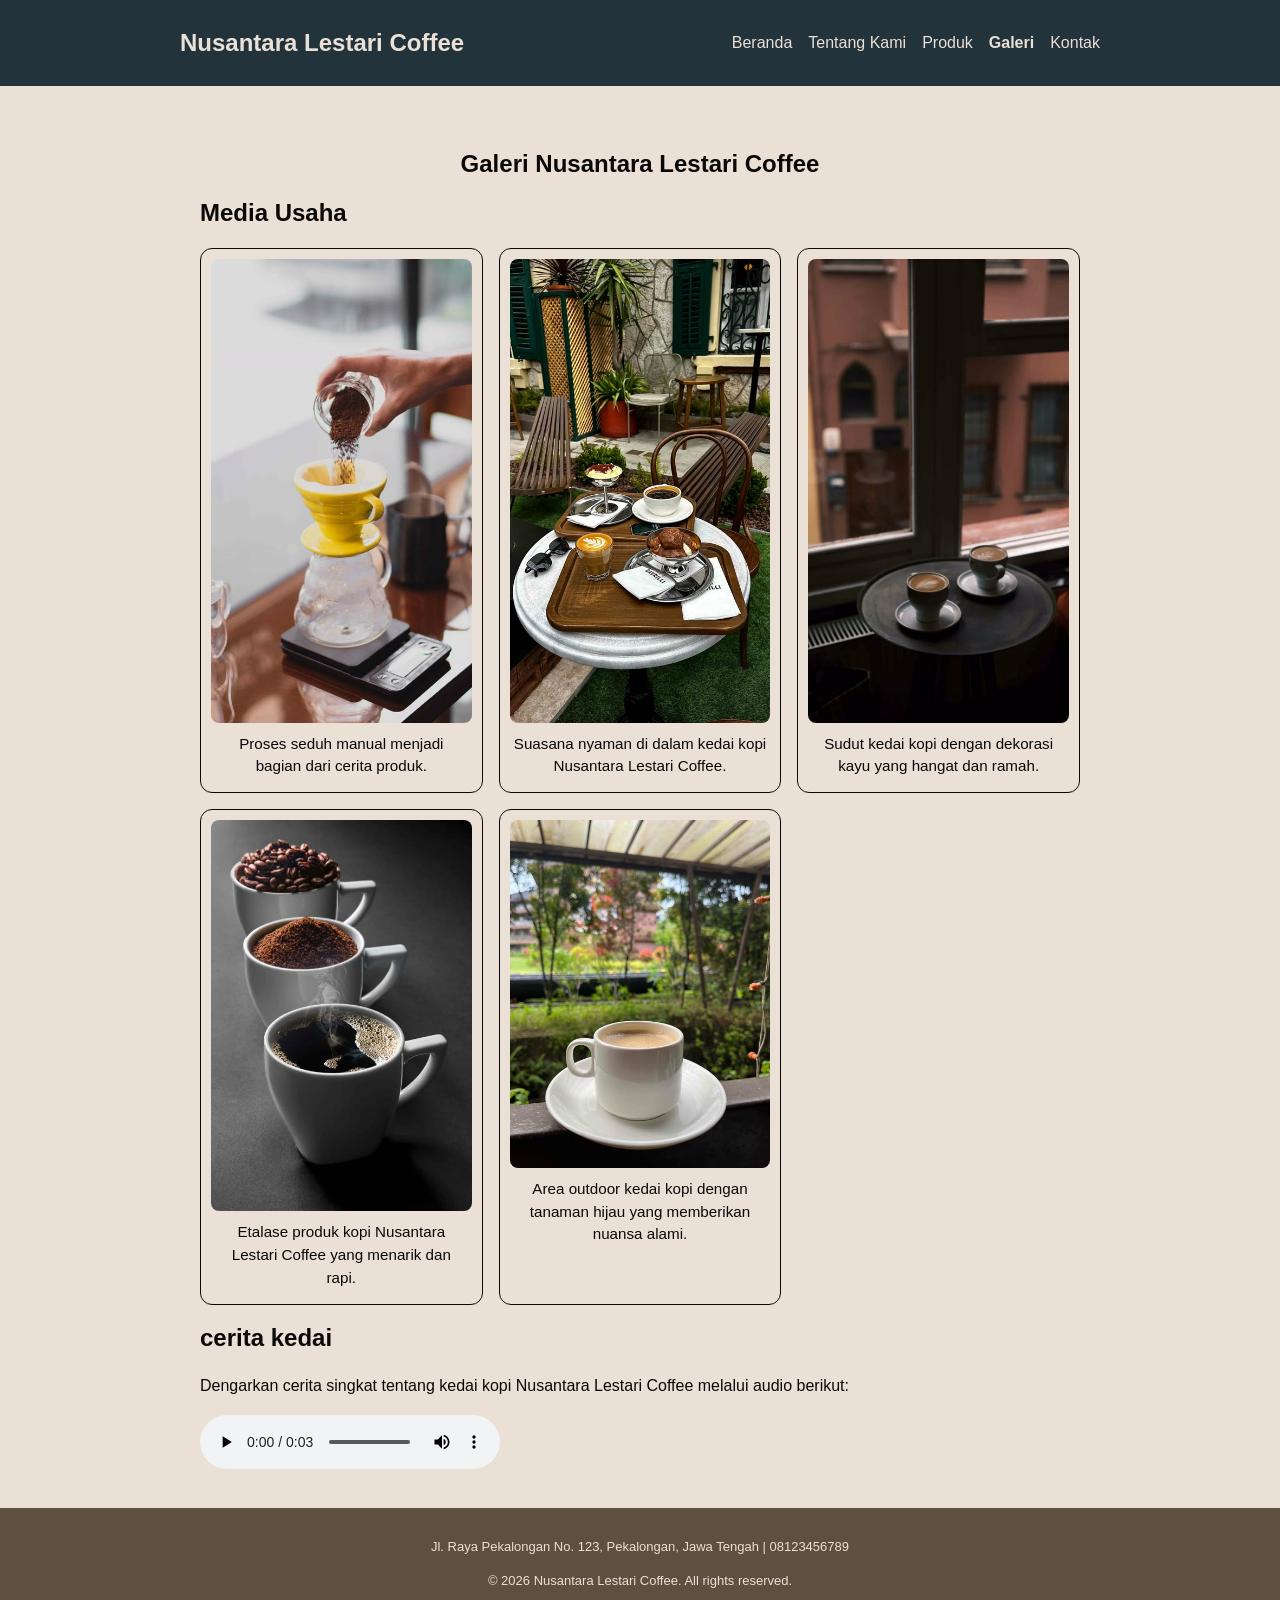
==== commit 0dcbcf23: "feat(p07): finalisasi milestone responsif — audit lintas halaman, tabel aksesibel, nilai fluida" ====
--- a/galeri.html
+++ b/galeri.html
@@ -31,7 +31,9 @@
           <figure class="media-card">
             <img
               src="assets/images/galeri-1.jpg"
-              width="3376" height="6000" loading="lazy" 
+              srcset="assets/images/galeri-1-480.jpg 480w, assets/images/galeri-1-960.jpg 960w, assets/images/galeri-1.jpg 3376w"
+              sizes="(min-width: 60rem) 282.67px, (min-width: 48rem) 356px, (min-width: 42rem) calc(50vw - 28px), calc(100vw - 40px)"
+              width="3376" height="6000" loading="lazy"
               alt="Barista menuang air panas ke dripper kopi"
             />
             <figcaption>
@@ -41,7 +43,9 @@
           <figure class="media-card">
             <img
               src="assets/images/galeri-2.jpg"
-              width="3376" height="6000" loading="lazy" 
+              srcset="assets/images/galeri-2-480.jpg 480w, assets/images/galeri-2-960.jpg 960w, assets/images/galeri-2.jpg 2268w"
+              sizes="(min-width: 60rem) 282.67px, (min-width: 48rem) 356px, (min-width: 42rem) calc(50vw - 28px), calc(100vw - 40px)"
+              width="2268" height="4032" loading="lazy"
               alt="Suasana dalam coffee shop"
             />
             <figcaption>
@@ -51,7 +55,9 @@
           <figure class="media-card">
             <img
               src="assets/images/galeri-3.jpg"
-              width="3376" height="6000" loading="lazy" 
+              srcset="assets/images/galeri-3-480.jpg 480w, assets/images/galeri-3-960.jpg 960w, assets/images/galeri-3.jpg 4344w"
+              sizes="(min-width: 60rem) 282.67px, (min-width: 48rem) 356px, (min-width: 42rem) calc(50vw - 28px), calc(100vw - 40px)"
+              width="4344" height="7728" loading="lazy"
               alt="Sudut kedai kopi dengan dekorasi kayu"
             />
             <figcaption>
@@ -61,7 +67,9 @@
           <figure class="media-card">
             <img
               src="assets/images/galeri-4.jpg"
-              width="3376" height="6000" loading="lazy" 
+              srcset="assets/images/galeri-4-480.jpg 480w, assets/images/galeri-4-960.jpg 960w, assets/images/galeri-4.jpg 2624w"
+              sizes="(min-width: 60rem) 282.67px, (min-width: 48rem) 356px, (min-width: 42rem) calc(50vw - 28px), calc(100vw - 40px)"
+              width="2624" height="3936" loading="lazy"
               alt="Etalase produk kopi Nusantara Lestari Coffee"
             />
             <figcaption>
@@ -72,7 +80,9 @@
           <figure class="media-card">
             <img
               src="assets/images/galeri-5.jpg"
-              width="3376" height="6000" loading="lazy" 
+              srcset="assets/images/galeri-5-480.jpg 480w, assets/images/galeri-5-960.jpg 960w, assets/images/galeri-5.jpg 3024w"
+              sizes="(min-width: 60rem) 282.67px, (min-width: 48rem) 356px, (min-width: 42rem) calc(50vw - 28px), calc(100vw - 40px)"
+              width="3024" height="4032" loading="lazy"
               alt="Area Outdoor kedai kopi dengan tanaman hijau"
             />
             <figcaption>
--- a/css/style.css
+++ b/css/style.css
@@ -34,6 +34,7 @@
 .skip-link {
   position: absolute;
   left: -9999px;
+  z-index: 1;
   padding: var(--space-2) 12px;
   color: var(--color-on-primary);
   background: var(--color-text);
@@ -60,6 +61,7 @@
   display: inline-block;
   margin-right: 40px;
   color: var(--color-on-primary);
+  font-size: clamp(1.125rem, 2vw + 0.75rem, 1.5rem);
   font-weight: 800;
   text-decoration: none;
   vertical-align: middle;
@@ -82,11 +84,6 @@
   text-decoration: underline;
 }
 
-a:focus-visible,
-button:focus-visible {
-  outline: 3px solid var(--color-focus);
-  outline-offset: 3px;
-}
 body {
   margin: 0;
   color: var(--color-text);
@@ -108,6 +105,7 @@
 }
 
 .profile-image {
+  display: block;
   width: 100%;
   max-width: 400px;
   height: auto;
@@ -118,7 +116,7 @@
 .page {
   max-width: 920px;
   margin: 0 auto;
-  padding: var(--space-5) 20px;
+  padding: clamp(20px, 4vw, 32px) clamp(16px, 4vw, 20px);
 }
 
 .hero {
@@ -126,7 +124,7 @@
   flex-direction: column;
   gap: var(--space-4);
   min-height: auto;
-  padding: var(--space-5) var(--space-4);
+  padding: clamp(16px, 3.5vw, 32px) clamp(16px, 3vw, 24px);
   color: var(--color-on-primary);
   background: var(--color-primary);
   border-radius: var(--radius-xl);
@@ -251,7 +249,7 @@
 .media-card figcaption {
   margin: 10px var(--space-1) var(--space-1);
   color: var(--color-text);
-  font-size: 0.9rem;
+  font-size: clamp(0.85rem, 0.4vw + 0.8rem, 0.95rem);
   line-height: 1.5;
 }
 
@@ -291,7 +289,7 @@
 .title-center {
   margin-top: var(--space-5);
   text-align: center;
-  font-size: 1.5rem;
+  font-size: clamp(1.25rem, 1.5vw + 1rem, 1.5rem);
   font-weight: bold;
 }
 
@@ -317,12 +315,6 @@
   min-width: 0;
 }
 
-.profile-image {
-  width: 100%;
-  height: auto;
-  display: block;
-}
-
 .badge {
   position: absolute;
   top: var(--space-2);
@@ -426,7 +418,7 @@
 textarea:focus-visible,
 button:focus-visible {
   outline: 3px solid var(--color-focus);
-  outline-offset: 2px;
+  outline-offset: 3px;
 }
 
 .field input:not([type="radio"]):focus-visible,
@@ -442,25 +434,11 @@
   color: var(--color-muted);
 }
 
-/* 1. Audit Button / background (Specificity: Element vs Property Asli) */
-button {
-  background-color: #cccccc;
-}
-
-/* 2. Audit Link / color (Cascade: Duplicate Class Selector / Source Order) */
-.nav a {
-  color: #ff0000;
-}
-.nav a {
-  color: var(--color-on-primary); 
-}
-
-/* 3. Audit Input / font (Explicit Reset dari User Agent Stylesheet) */
+/* Audit Input / font (Explicit Reset dari User Agent Stylesheet) */
 .field input, .field select, .field textarea {
   font-family: inherit; 
 }
 
-/* 4. Audit Heading / line-height (Direct Target vs Inheritance) */
 body {
   line-height: 1.6; 
 }
@@ -468,12 +446,8 @@
   line-height: 1.2;
 }
 
-/* 5. Audit Komponen Pilihan / Product Card Title (Specificity) */
 .product-card h3 {
   color: var(--color-text); 
-}
-h3 {
-  color: blue;
 }
 
 @media (min-width: 42rem) {          /* 672px */
